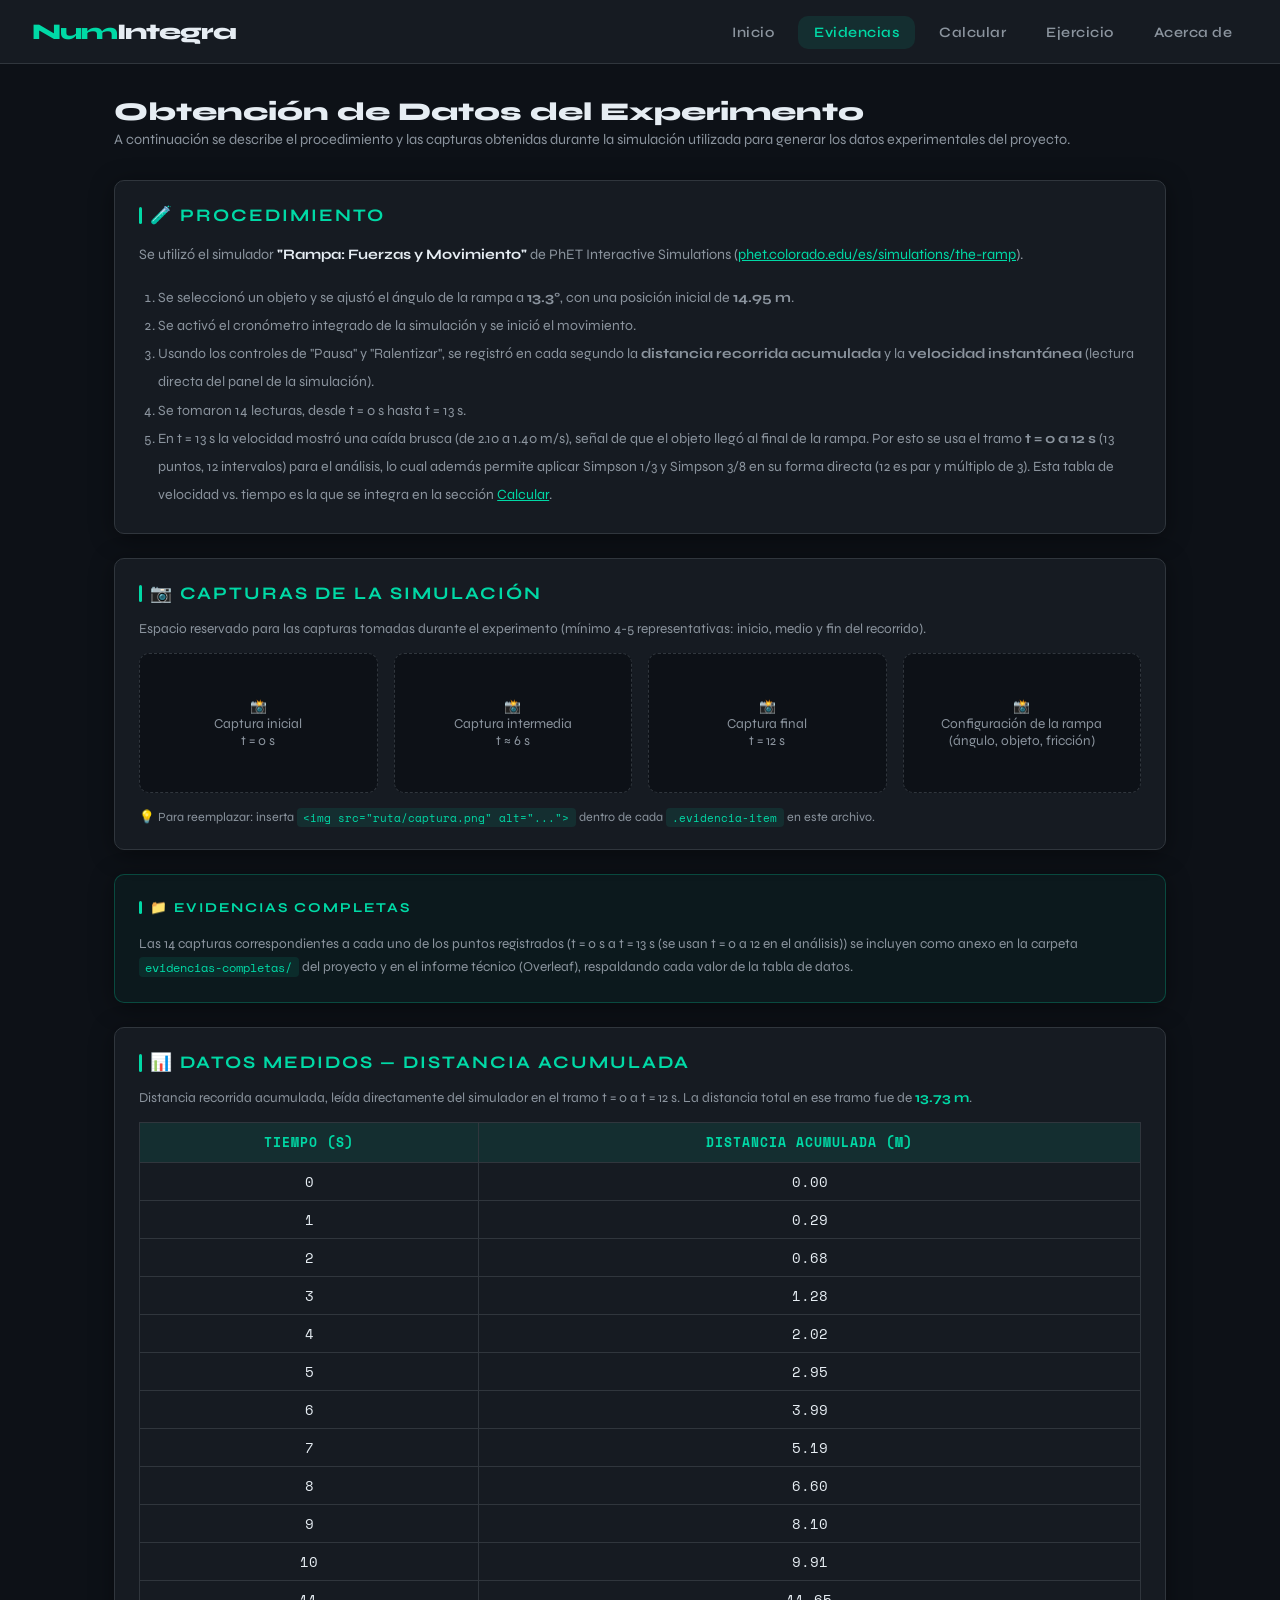
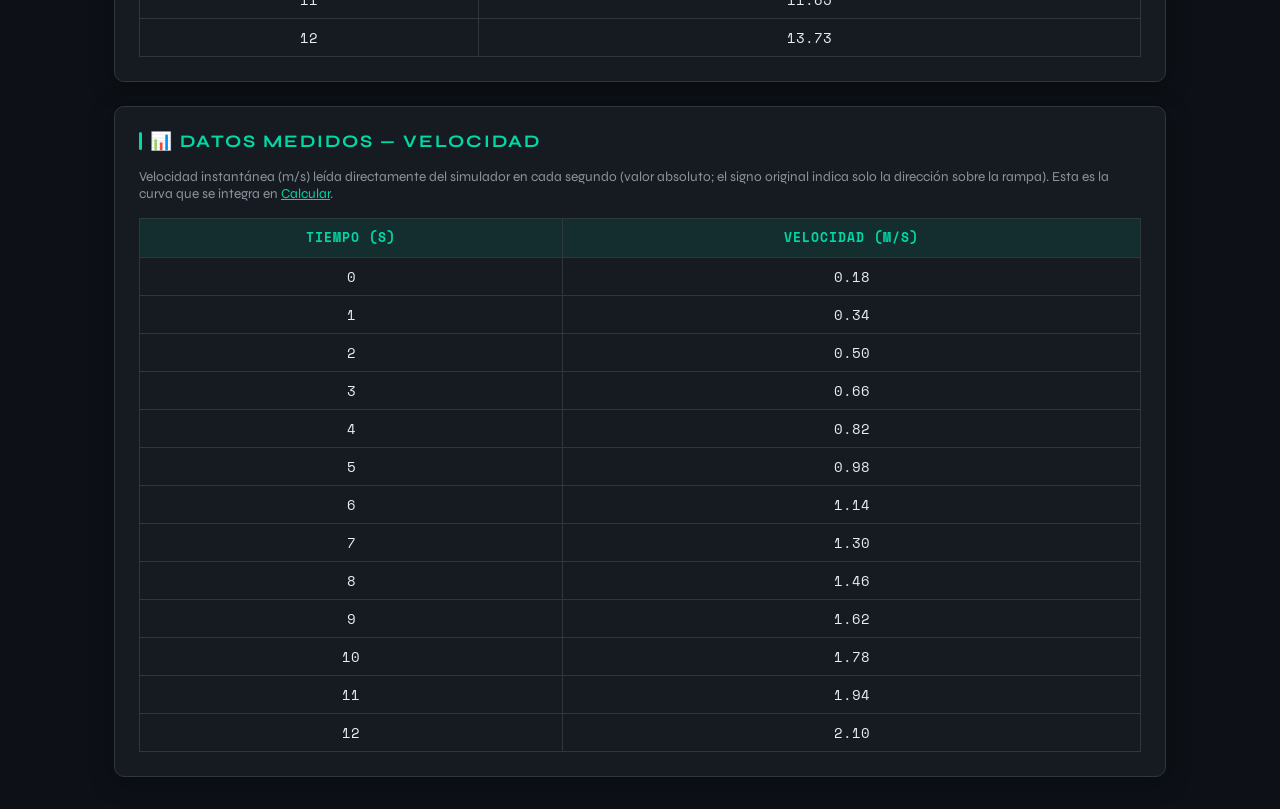
==== paginas/evidencias.html @ beedc63b "correccion" ====
<!DOCTYPE html>
<html lang="es">
<head>
  <meta charset="UTF-8">
  <meta name="viewport" content="width=device-width, initial-scale=1.0">
  <title>Evidencias — NumIntegra</title>
  <link rel="stylesheet" href="../css/estilos.css">
</head>
<body>

  <nav>
    <a href="../index.html" class="nav-logo">Num<span>Integra</span></a>
    <ul class="nav-enlaces">
      <li><a href="../index.html">Inicio</a></li>
      <li><a href="evidencias.html" class="activo">Evidencias</a></li>
      <li><a href="metodos.html">Calcular</a></li>
      <li><a href="ejercicio.html">Ejercicio</a></li>
      <li><a href="acerca.html">Acerca de</a></li>
    </ul>
  </nav>

  <div class="contenedor">

    <h2 style="font-size:1.6rem; font-weight:800; margin-bottom:0.25rem;">Obtención de Datos del Experimento</h2>
    <p style="color:var(--color-texto-suave); margin-bottom:2rem; font-size:0.9rem;">
      A continuación se describe el procedimiento y las capturas obtenidas durante la
      simulación utilizada para generar los datos experimentales del proyecto.
    </p>

    <!-- Descripción del procedimiento -->
    <div class="tarjeta" style="margin-bottom:1.5rem;">
      <div class="titulo-seccion">🧪 Procedimiento</div>
      <p style="color:var(--color-texto-suave); font-size:0.9rem; line-height:1.8; margin-bottom:1rem;">
        Se utilizó el simulador <strong style="color:var(--color-texto)">"Rampa: Fuerzas y Movimiento"</strong>
        de PhET Interactive Simulations
        (<a href="https://phet.colorado.edu/es/simulations/the-ramp" target="_blank" style="color:var(--color-acento);">phet.colorado.edu/es/simulations/the-ramp</a>).
      </p>
      <ol style="color:var(--color-texto-suave); font-size:0.88rem; line-height:2; padding-left:1.2rem;">
        <li>Se seleccionó un objeto y se ajustó el ángulo de la rampa a <strong>13.3°</strong>, con una posición inicial de <strong>14.95 m</strong>.</li>
        <li>Se activó el cronómetro integrado de la simulación y se inició el movimiento.</li>
        <li>Usando los controles de "Pausa" y "Ralentizar", se registró en cada segundo la
            <strong>distancia recorrida acumulada</strong> y la <strong>velocidad instantánea</strong>
            (lectura directa del panel de la simulación).</li>
        <li>Se tomaron 14 lecturas, desde t = 0 s hasta t = 13 s.</li>
        <li>En t = 13 s la velocidad mostró una caída brusca (de 2.10 a 1.40 m/s), señal de que el
            objeto llegó al final de la rampa. Por esto se usa el tramo <strong>t = 0 a 12 s</strong>
            (13 puntos, 12 intervalos) para el análisis, lo cual además permite aplicar Simpson 1/3
            y Simpson 3/8 en su forma directa (12 es par y múltiplo de 3). Esta tabla de velocidad
            vs. tiempo es la que se integra en la sección
            <a href="metodos.html" style="color:var(--color-acento);">Calcular</a>.</li>
      </ol>
    </div>

    <!-- Galería de capturas -->
    <div class="tarjeta" style="margin-bottom:1.5rem;">
      <div class="titulo-seccion">📷 Capturas de la simulación</div>
      <p style="color:var(--color-texto-suave); font-size:0.85rem; margin-bottom:1rem;">
        Espacio reservado para las capturas tomadas durante el experimento (mínimo 4-5 representativas:
        inicio, medio y fin del recorrido).
      </p>
      <div class="galeria-evidencias">
        <div class="evidencia-item">📸<br>Captura inicial<br>t = 0 s</div>
        <div class="evidencia-item">📸<br>Captura intermedia<br>t ≈ 6 s</div>
        <div class="evidencia-item">📸<br>Captura final<br>t = 12 s</div>
        <div class="evidencia-item">📸<br>Configuración de la rampa<br>(ángulo, objeto, fricción)</div>
      </div>
      <p style="color:var(--color-texto-suave); font-size:0.78rem; margin-top:0.5rem;">
        💡 Para reemplazar: inserta <code>&lt;img src="ruta/captura.png" alt="..."&gt;</code> dentro
        de cada <code>.evidencia-item</code> en este archivo.
      </p>
    </div>

    <!-- Nota sobre evidencias completas -->
    <div class="tarjeta" style="margin-bottom:1.5rem; border-color:rgba(0,217,166,0.25); background:rgba(0,217,166,0.04);">
      <div class="titulo-seccion" style="font-size:0.85rem;">📁 Evidencias completas</div>
      <p style="color:var(--color-texto-suave); font-size:0.85rem; line-height:1.7;">
        Las 14 capturas correspondientes a cada uno de los puntos registrados (t = 0 s a t = 13 s (se usan t = 0 a 12 en el análisis))
        se incluyen como anexo en la carpeta <code>evidencias-completas/</code> del proyecto y en el
        informe técnico (Overleaf), respaldando cada valor de la tabla de datos.
      </p>
    </div>

    <!-- Tabla de datos experimentales -->
    <div class="tarjeta" style="margin-bottom:1.5rem;">
      <div class="titulo-seccion">📊 Datos Medidos — Distancia Acumulada</div>
      <p style="color:var(--color-texto-suave); font-size:0.85rem; margin-bottom:1rem;">
        Distancia recorrida acumulada, leída directamente del simulador en el tramo
        t = 0 a t = 12 s. La distancia total en ese tramo fue de
        <strong style="color:var(--color-acento)">13.73 m</strong>.
      </p>
      <table class="tabla-datos">
        <thead>
          <tr><th>Tiempo (s)</th><th>Distancia acumulada (m)</th></tr>
        </thead>
        <tbody id="cuerpoTablaDistancia"></tbody>
      </table>
    </div>

    <!-- Tabla de velocidades medidas -->
    <div class="tarjeta">
      <div class="titulo-seccion">📊 Datos Medidos — Velocidad</div>
      <p style="color:var(--color-texto-suave); font-size:0.85rem; margin-bottom:1rem;">
        Velocidad instantánea (m/s) leída directamente del simulador en cada segundo
        (valor absoluto; el signo original indica solo la dirección sobre la rampa).
        Esta es la curva que se integra en
        <a href="metodos.html" style="color:var(--color-acento);">Calcular</a>.
      </p>
      <table class="tabla-datos">
        <thead>
          <tr><th>Tiempo (s)</th><th>Velocidad (m/s)</th></tr>
        </thead>
        <tbody id="cuerpoTablaVelocidad"></tbody>
      </table>
    </div>

  </div><!-- fin .contenedor -->

  <script src="../js/datos-experimento.js"></script>
  <script>
    // Tabla de distancia acumulada (13 puntos, t = 0 a 12)
    document.getElementById('cuerpoTablaDistancia').innerHTML = DATOS_EXPERIMENTO.distanciaAcumulada.map(function (d, i) {
      return `<tr><td>${i}</td><td>${d.toFixed(2)}</td></tr>`;
    }).join('');

    // Tabla de velocidades medidas (13 puntos)
    document.getElementById('cuerpoTablaVelocidad').innerHTML = DATOS_EXPERIMENTO.tiempos.map(function (t, i) {
      return `<tr><td>${t}</td><td>${DATOS_EXPERIMENTO.velocidades[i].toFixed(2)}</td></tr>`;
    }).join('');
  </script>

</body>
</html>
---- css/estilos.css ----
/* ============================================================
   NumIntegra - Estilos Principales
   Proyecto Final de Análisis de Técnicas Numéricas
   Autores: Juan David Martínez Zuluaga, Lucia Isabel González Pinzón
   ============================================================ */

@import url('https://fonts.googleapis.com/css2?family=Space+Mono:wght@400;700&family=Syne:wght@400;600;700;800&display=swap');

:root {
  --color-fondo: #0d1117;
  --color-panel: #161b22;
  --color-borde: #30363d;
  --color-acento: #00d9a6;
  --color-acento2: #f7b731;
  --color-acento3: #e05c82;
  --color-texto: #e6edf3;
  --color-texto-suave: #8b949e;
  --color-trapecio: #00d9a6;
  --color-s13: #f7b731;
  --color-s38: #e05c82;
  --fuente-titulo: 'Syne', sans-serif;
  --fuente-mono: 'Space Mono', monospace;
  --radio: 10px;
  --sombra: 0 4px 24px rgba(0,0,0,0.4);
}

* { margin: 0; padding: 0; box-sizing: border-box; }

body {
  background-color: var(--color-fondo);
  color: var(--color-texto);
  font-family: var(--fuente-titulo);
  min-height: 100vh;
}

/* --- Navegación --- */
nav {
  background: var(--color-panel);
  border-bottom: 1px solid var(--color-borde);
  padding: 0 2rem;
  display: flex;
  align-items: center;
  justify-content: space-between;
  height: 64px;
  position: sticky;
  top: 0;
  z-index: 100;
}

.nav-logo {
  font-size: 1.4rem;
  font-weight: 800;
  color: var(--color-acento);
  letter-spacing: -1px;
  text-decoration: none;
}

.nav-logo span { color: var(--color-texto); }

.nav-enlaces { display: flex; gap: 0.5rem; list-style: none; }

.nav-enlaces a {
  color: var(--color-texto-suave);
  text-decoration: none;
  font-size: 0.9rem;
  font-weight: 600;
  padding: 0.5rem 1rem;
  border-radius: var(--radio);
  transition: all 0.2s;
  letter-spacing: 0.5px;
}

.nav-enlaces a:hover, .nav-enlaces a.activo {
  color: var(--color-acento);
  background: rgba(0, 217, 166, 0.1);
}

/* --- Layout general --- */
.contenedor { max-width: 1100px; margin: 0 auto; padding: 2rem 1.5rem; }

.tarjeta {
  background: var(--color-panel);
  border: 1px solid var(--color-borde);
  border-radius: var(--radio);
  padding: 1.5rem;
  box-shadow: var(--sombra);
}

.titulo-seccion {
  font-size: 1.1rem;
  font-weight: 700;
  color: var(--color-acento);
  text-transform: uppercase;
  letter-spacing: 2px;
  margin-bottom: 1rem;
  display: flex;
  align-items: center;
  gap: 0.5rem;
}

.titulo-seccion::before {
  content: '';
  display: inline-block;
  width: 3px;
  height: 1em;
  background: var(--color-acento);
  border-radius: 2px;
}

/* --- Tarjetas grandes de navegación (estilo "Hola, investigador") --- */
.grid-accesos {
  display: grid;
  grid-template-columns: repeat(auto-fit, minmax(220px, 1fr));
  gap: 1rem;
  margin: 2rem 0;
}

.acceso-card {
  background: var(--color-panel);
  border: 1px solid var(--color-borde);
  border-radius: var(--radio);
  padding: 1.5rem;
  text-decoration: none;
  color: var(--color-texto);
  transition: all 0.2s;
  display: block;
}

.acceso-card:hover {
  border-color: var(--color-acento);
  transform: translateY(-3px);
  box-shadow: var(--sombra);
}

.acceso-icono {
  width: 48px;
  height: 48px;
  border-radius: 12px;
  display: flex;
  align-items: center;
  justify-content: center;
  font-size: 1.5rem;
  margin-bottom: 1rem;
}

.acceso-titulo { font-size: 1.05rem; font-weight: 700; margin-bottom: 0.25rem; }
.acceso-desc { font-size: 0.85rem; color: var(--color-texto-suave); }

/* --- Tabla de datos --- */
.tabla-datos {
  width: 100%;
  border-collapse: collapse;
  font-family: var(--fuente-mono);
  font-size: 0.9rem;
}

.tabla-datos th {
  background: rgba(0, 217, 166, 0.1);
  color: var(--color-acento);
  padding: 0.6rem 1rem;
  text-align: center;
  border: 1px solid var(--color-borde);
  font-size: 0.8rem;
  letter-spacing: 1px;
  text-transform: uppercase;
}

.tabla-datos td {
  padding: 0.5rem 1rem;
  border: 1px solid var(--color-borde);
  text-align: center;
  color: var(--color-texto);
}

.tabla-datos tr:hover td { background: rgba(255,255,255,0.03); }

/* --- Botones --- */
.btn {
  display: inline-flex;
  align-items: center;
  gap: 0.4rem;
  padding: 0.6rem 1.2rem;
  border: none;
  border-radius: var(--radio);
  font-family: var(--fuente-titulo);
  font-weight: 700;
  font-size: 0.85rem;
  cursor: pointer;
  transition: all 0.2s;
  letter-spacing: 0.5px;
  text-decoration: none;
}

.btn-primario { background: var(--color-acento); color: #0d1117; }
.btn-primario:hover {
  background: #00f0b8;
  transform: translateY(-1px);
  box-shadow: 0 4px 16px rgba(0, 217, 166, 0.3);
}

.btn-secundario {
  background: transparent;
  color: var(--color-texto-suave);
  border: 1px solid var(--color-borde);
}
.btn-secundario:hover { color: var(--color-texto); border-color: var(--color-texto-suave); }

/* --- Resultados --- */
.caja-resultado {
  background: rgba(0, 217, 166, 0.05);
  border: 1px solid rgba(0, 217, 166, 0.2);
  border-radius: var(--radio);
  padding: 1rem 1.5rem;
  font-family: var(--fuente-mono);
}

.resultado-valor { font-size: 1.8rem; font-weight: 700; color: var(--color-acento); }

.resultado-etiqueta {
  font-size: 0.75rem;
  color: var(--color-texto-suave);
  text-transform: uppercase;
  letter-spacing: 1px;
  margin-bottom: 0.25rem;
}

/* --- Badges --- */
.badge {
  display: inline-block;
  padding: 0.2rem 0.6rem;
  border-radius: 20px;
  font-size: 0.75rem;
  font-weight: 700;
  letter-spacing: 0.5px;
}

.badge-trapecio {
  background: rgba(0, 217, 166, 0.15);
  color: var(--color-trapecio);
  border: 1px solid rgba(0, 217, 166, 0.3);
}

.badge-s13 {
  background: rgba(247, 183, 49, 0.15);
  color: var(--color-s13);
  border: 1px solid rgba(247, 183, 49, 0.3);
}

.badge-s38 {
  background: rgba(224, 92, 130, 0.15);
  color: var(--color-s38);
  border: 1px solid rgba(224, 92, 130, 0.3);
}

.grid-resultados {
  display: grid;
  grid-template-columns: repeat(3, 1fr);
  gap: 1rem;
  margin-top: 1rem;
}

@media (max-width: 700px) {
  .grid-resultados { grid-template-columns: 1fr; }
  nav { padding: 0 1rem; }
  .nav-enlaces a { padding: 0.4rem 0.6rem; font-size: 0.8rem; }
}

/* --- Gráfica --- */
#contenedor-grafica {
  background: var(--color-panel);
  border: 1px solid var(--color-borde);
  border-radius: var(--radio);
  padding: 1rem;
  margin-top: 1.5rem;
}

canvas { border-radius: 6px; }

/* --- Tabla de errores --- */
.tabla-errores {
  width: 100%;
  border-collapse: collapse;
  font-family: var(--fuente-mono);
  font-size: 0.85rem;
  margin-top: 1rem;
}

.tabla-errores th {
  padding: 0.6rem 1rem;
  text-align: left;
  border-bottom: 1px solid var(--color-borde);
  color: var(--color-texto-suave);
  font-size: 0.75rem;
  text-transform: uppercase;
  letter-spacing: 1px;
}

.tabla-errores td {
  padding: 0.7rem 1rem;
  border-bottom: 1px solid rgba(48, 54, 61, 0.5);
}

/* --- Alertas --- */
.alerta {
  padding: 0.8rem 1rem;
  border-radius: var(--radio);
  font-size: 0.88rem;
  margin-top: 1rem;
  display: none;
}

.alerta-error {
  background: rgba(224, 92, 130, 0.1);
  border: 1px solid rgba(224, 92, 130, 0.3);
  color: var(--color-acento3);
}

.alerta-exito {
  background: rgba(0, 217, 166, 0.1);
  border: 1px solid rgba(0, 217, 166, 0.3);
  color: var(--color-acento);
}

.alerta.visible { display: block; }

hr.separador {
  border: none;
  border-top: 1px solid var(--color-borde);
  margin: 1.5rem 0;
}

@keyframes aparecer {
  from { opacity: 0; transform: translateY(16px); }
  to   { opacity: 1; transform: translateY(0); }
}

.animar { animation: aparecer 0.4s ease forwards; }

.leyenda-grafica {
  display: flex;
  gap: 1.5rem;
  flex-wrap: wrap;
  margin-top: 0.75rem;
  padding: 0 0.5rem;
}

.leyenda-item {
  display: flex;
  align-items: center;
  gap: 0.5rem;
  font-size: 0.82rem;
  color: var(--color-texto-suave);
}

.leyenda-linea { width: 24px; height: 3px; border-radius: 2px; }

/* --- Acerca de --- */
.acerca-tarjeta { text-align: center; padding: 2.5rem; }

.acerca-logo {
  font-size: 3rem;
  font-weight: 800;
  color: var(--color-acento);
  letter-spacing: -2px;
  margin-bottom: 0.5rem;
}

.acerca-version {
  font-family: var(--fuente-mono);
  font-size: 0.8rem;
  color: var(--color-texto-suave);
  margin-bottom: 2rem;
}

.autores-lista {
  display: flex;
  justify-content: center;
  gap: 1.5rem;
  flex-wrap: wrap;
  margin: 1.5rem 0;
}

.autor-chip {
  background: rgba(0, 217, 166, 0.08);
  border: 1px solid rgba(0, 217, 166, 0.25);
  border-radius: 40px;
  padding: 0.6rem 1.2rem;
  font-size: 0.9rem;
  color: var(--color-texto);
}

/* --- Código inline --- */
code {
  font-family: var(--fuente-mono);
  background: rgba(0,217,166,0.1);
  color: var(--color-acento);
  padding: 0.1rem 0.4rem;
  border-radius: 4px;
  font-size: 0.85em;
}

/* --- Cajas de fórmula --- */
.formula-box {
  background: #0d1117;
  border: 1px solid var(--color-borde);
  border-radius: var(--radio);
  padding: 1rem 1.5rem;
  font-family: var(--fuente-mono);
  font-size: 0.85rem;
  color: var(--color-acento2);
  margin-top: 0.5rem;
  line-height: 1.8;
}

/* --- Galería de evidencias --- */
.galeria-evidencias {
  display: grid;
  grid-template-columns: repeat(auto-fit, minmax(220px, 1fr));
  gap: 1rem;
  margin: 1rem 0;
}

.evidencia-item {
  background: var(--color-fondo);
  border: 1px dashed var(--color-borde);
  border-radius: var(--radio);
  padding: 1rem;
  text-align: center;
  color: var(--color-texto-suave);
  font-size: 0.85rem;
  min-height: 140px;
  display: flex;
  flex-direction: column;
  align-items: center;
  justify-content: center;
  gap: 0.5rem;
}

.evidencia-item img {
  max-width: 100%;
  border-radius: 6px;
}

/* --- Caja de resultado individual (ejercicio) --- */
.resultado-comparacion {
  display: grid;
  grid-template-columns: repeat(auto-fit, minmax(160px, 1fr));
  gap: 1rem;
  margin-top: 1rem;
}
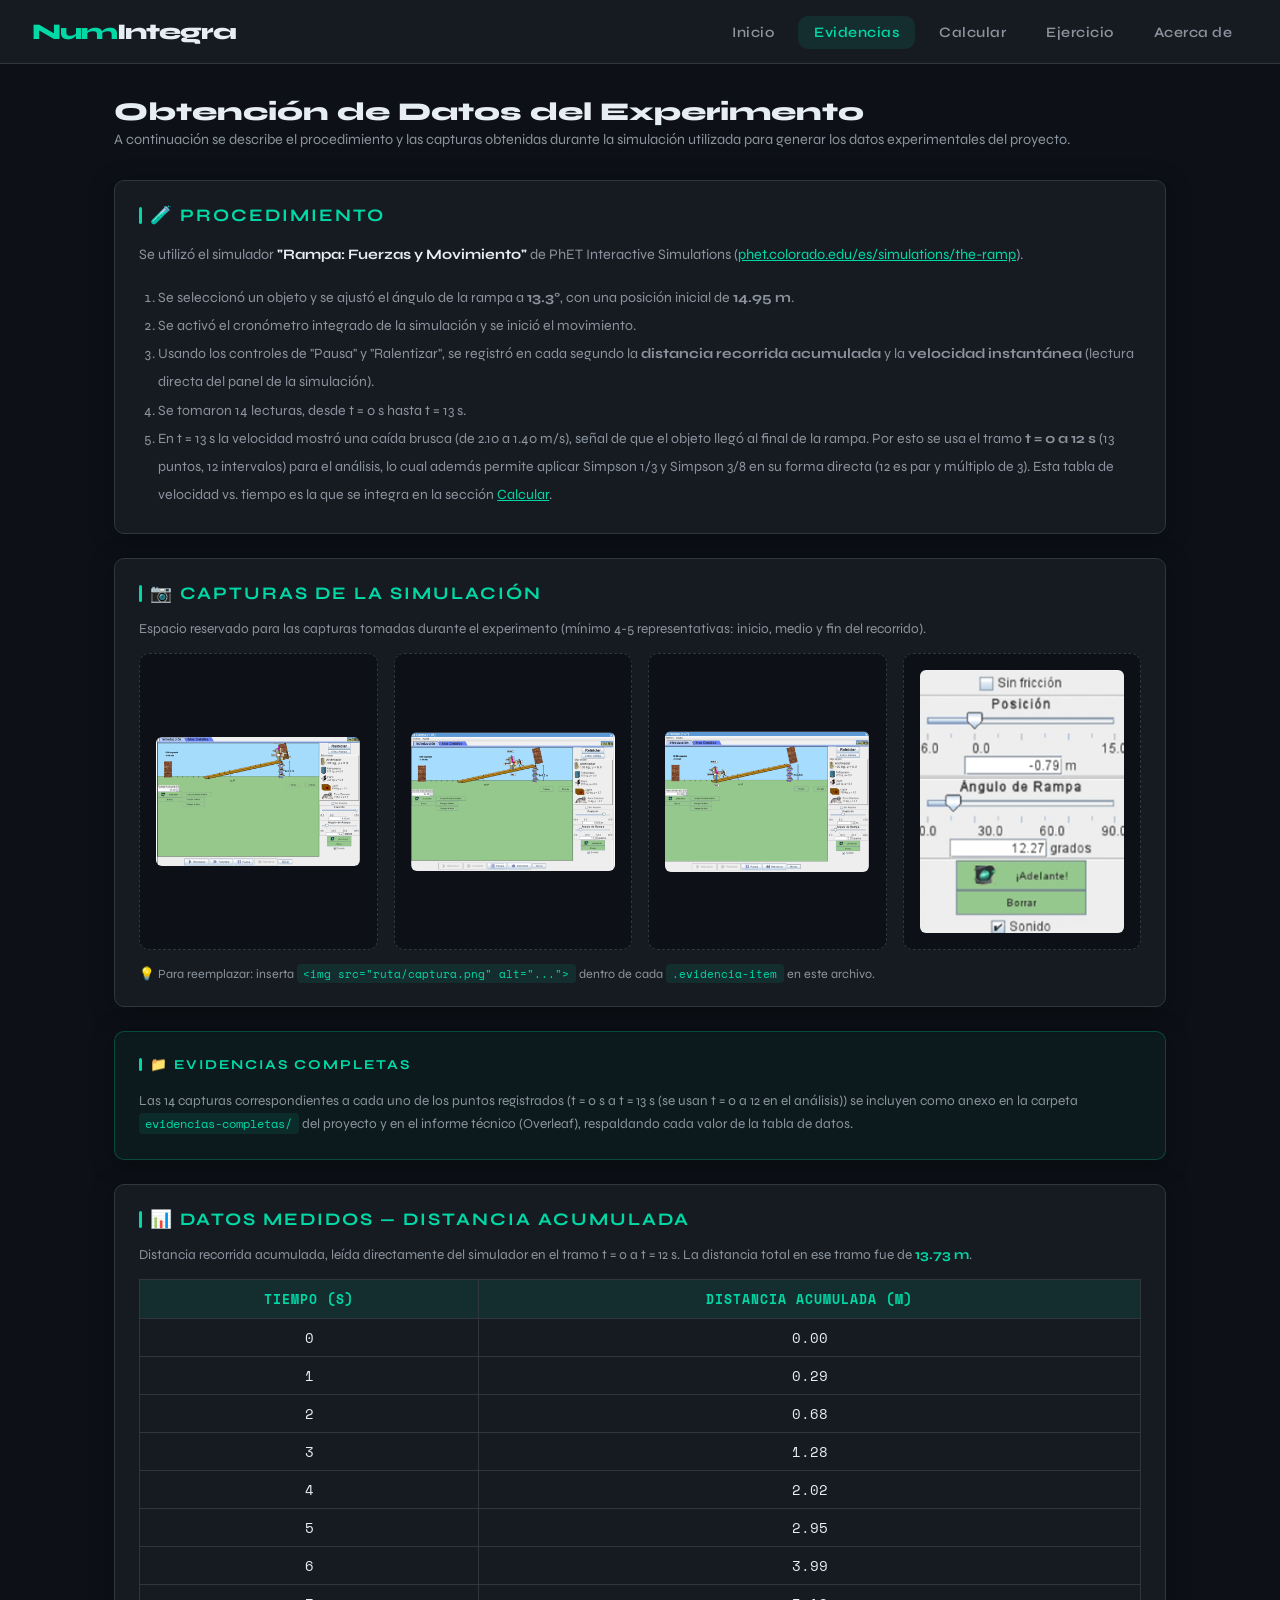
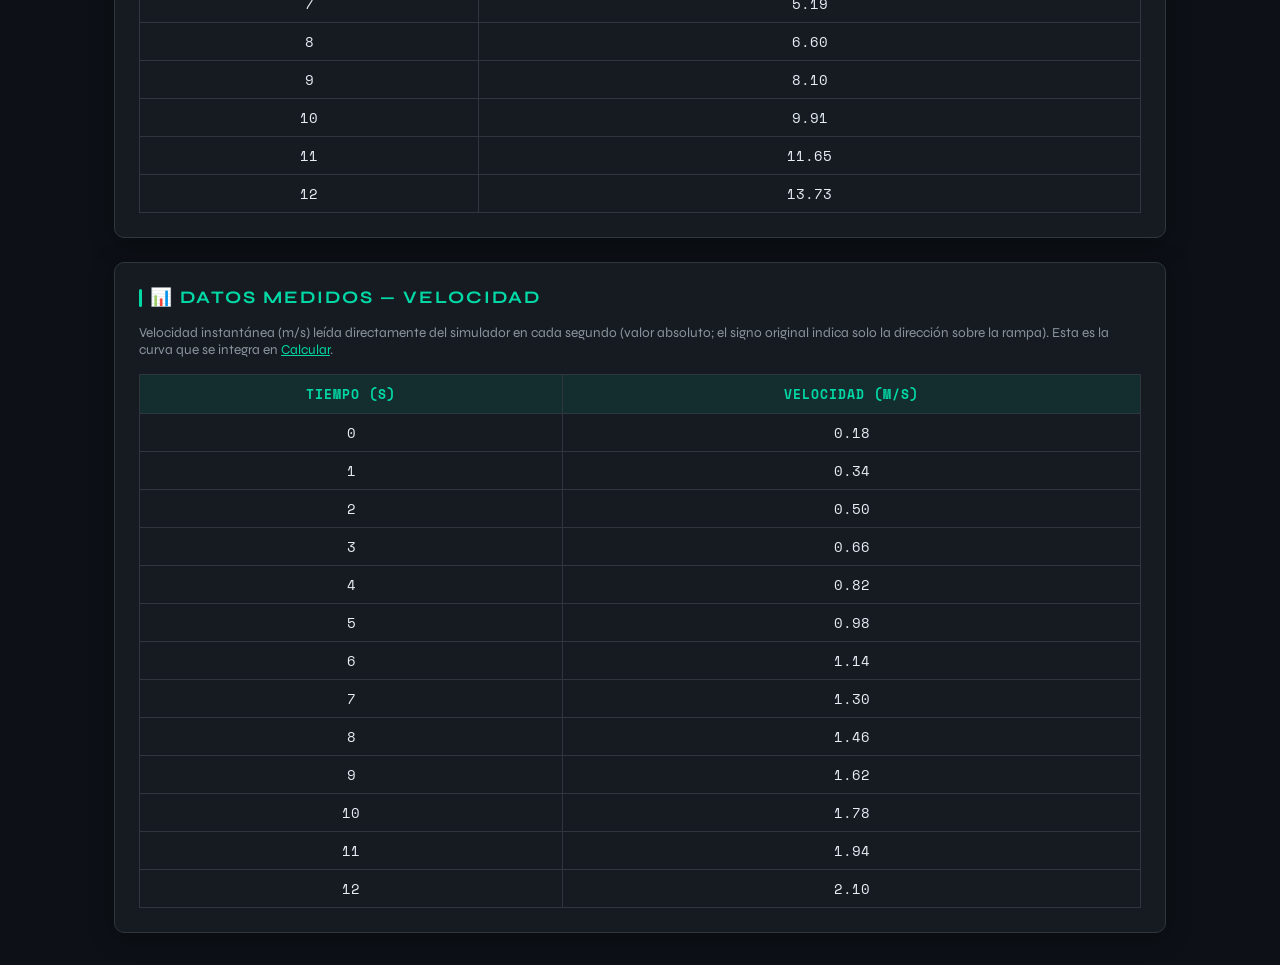
==== commit d53910df: "segundo" ====
--- a/paginas/evidencias.html
+++ b/paginas/evidencias.html
@@ -59,10 +59,10 @@
         inicio, medio y fin del recorrido).
       </p>
       <div class="galeria-evidencias">
-        <div class="evidencia-item">📸<br>Captura inicial<br>t = 0 s</div>
-        <div class="evidencia-item">📸<br>Captura intermedia<br>t ≈ 6 s</div>
-        <div class="evidencia-item">📸<br>Captura final<br>t = 12 s</div>
-        <div class="evidencia-item">📸<br>Configuración de la rampa<br>(ángulo, objeto, fricción)</div>
+        <div class="evidencia-item"><img src="../evidencias-completas/Imagen1.png" alt="Captura inicial"></div>
+        <div class="evidencia-item"><img src="../evidencias-completas/Imagen2.png" alt="Captura intermedia"></div>
+        <div class="evidencia-item"><img src="../evidencias-completas/Imagen3.png" alt="Captura final"></div>
+        <div class="evidencia-item"><img src="../evidencias-completas/Imagen4.png" alt="Configuración de la rampa"></div>
       </div>
       <p style="color:var(--color-texto-suave); font-size:0.78rem; margin-top:0.5rem;">
         💡 Para reemplazar: inserta <code>&lt;img src="ruta/captura.png" alt="..."&gt;</code> dentro
